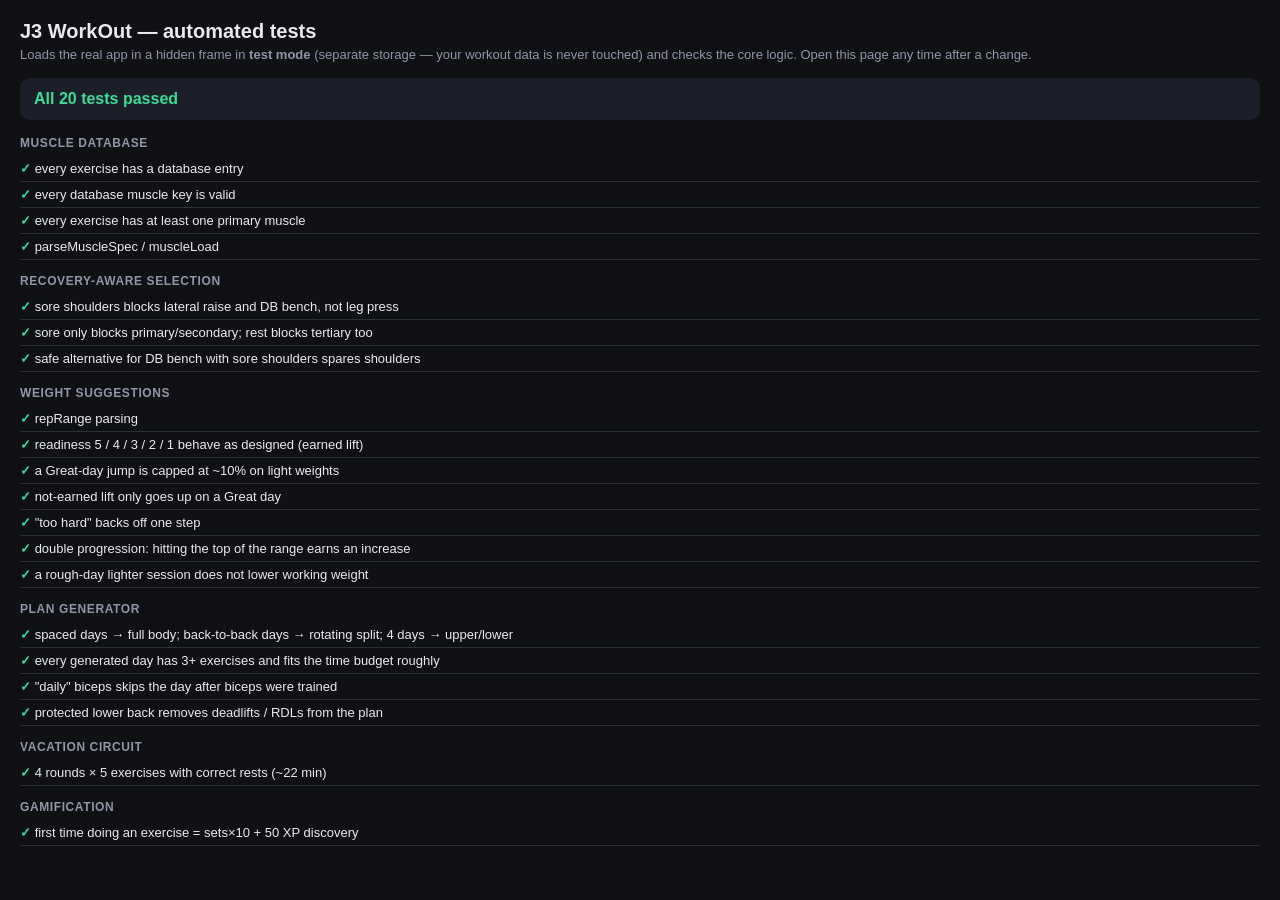
==== tests/index.html @ ded14b12 "Split app into styles.css + js modules; add automated tests - index.html (6,000 lines) split into st" ====
<!DOCTYPE html>
<html lang="en">
<head>
<meta charset="UTF-8">
<meta name="viewport" content="width=device-width, initial-scale=1.0">
<title>J3 WorkOut — Tests</title>
<style>
  body{font-family:-apple-system,BlinkMacSystemFont,"Segoe UI",Roboto,sans-serif;background:#0f1115;color:#e8eaf0;margin:0;padding:20px;}
  h1{font-size:20px;margin:0 0 4px;} .sub{color:#9096a8;font-size:13px;margin-bottom:16px;}
  #summary{font-size:16px;font-weight:800;margin:10px 0 16px;padding:12px 14px;border-radius:10px;background:#1b1f2a;}
  #summary.pass{color:#3ddc97;} #summary.fail{color:#ff5d6c;}
  .group{margin:14px 0 6px;font-size:12px;font-weight:800;text-transform:uppercase;letter-spacing:.05em;color:#9096a8;}
  .t{font-size:13px;padding:5px 0;border-bottom:1px solid #2a2f3d;}
  .t.ok::before{content:'✓ ';color:#3ddc97;font-weight:900;} .t.bad::before{content:'✗ ';color:#ff5d6c;font-weight:900;}
  .t .err{color:#ff9f5a;font-size:12px;margin-left:18px;white-space:pre-wrap;}
  iframe{position:absolute;left:-9999px;width:420px;height:900px;border:0;}
</style>
</head>
<body>
<h1>J3 WorkOut — automated tests</h1>
<div class="sub">Loads the real app in a hidden frame in <strong>test mode</strong> (separate storage — your workout data is never touched) and checks the core logic. Open this page any time after a change.</div>
<div id="summary">Running…</div>
<div id="out"></div>
<iframe id="app"></iframe>
<script>
/* ---------- tiny test harness ---------- */
const results = [];
const tests = [];
let currentGroup = '';
function group(name){ currentGroup = name; }
function test(name, fn){ tests.push({ group: currentGroup, name, fn }); }
function assert(cond, msg){ if(!cond) throw new Error(msg || 'assertion failed'); }
function eq(a, b, msg){ const A = JSON.stringify(a), B = JSON.stringify(b); if(A !== B) throw new Error((msg ? msg + ': ' : '') + 'expected ' + B + ', got ' + A); }
let W; // the app's window
function clearTestStorage(){ Object.keys(localStorage).filter(k=>k.startsWith('ironlogtest_')).forEach(k=>localStorage.removeItem(k)); }
function loadApp(){
  return new Promise(res=>{
    const f = document.getElementById('app');
    f.onload = ()=>{ W = f.contentWindow; setTimeout(res, 50); };
    f.src = '../index.html?test=1&t=' + Date.now();
  });
}
async function fresh(){ clearTestStorage(); await loadApp(); W.eval('profile.showTips=false; saveAll();'); }
// Run code inside the app's global scope (its top-level `let`s aren't on window).
function app(code){ return W.eval(code); }

/* ================= TESTS ================= */
group('Muscle database');
test('every exercise has a database entry', ()=>{
  const missing = app("exercises.filter(e=>!MUSCLE_DB[e.id]).map(e=>e.id)");
  eq(missing, []);
});
test('every database muscle key is valid', ()=>{
  const bad = app("Object.entries(MUSCLE_DB).filter(([k,v])=>v.split('|').flatMap(x=>x.slice(2).split(',')).some(m=>!MUSCLES[m])).map(e=>e[0])");
  eq(bad, []);
});
test('every exercise has at least one primary muscle', ()=>{
  eq(app("exercises.filter(e=>!exMuscles(e).P.length).map(e=>e.id)"), []);
});
test('parseMuscleSpec / muscleLoad', ()=>{
  eq(app("parseMuscleSpec('P:chest|S:tri,fdelt|T:upback')"), { P:['chest'], S:['tri','fdelt'], T:['upback'] });
  eq(app("[muscleLoad(exercises.find(e=>e.id==='bench'),'chest'), muscleLoad(exercises.find(e=>e.id==='bench'),'tri'), muscleLoad(exercises.find(e=>e.id==='bench'),'upback'), muscleLoad(exercises.find(e=>e.id==='bench'),'quads')]"), [1,0.5,0.25,0]);
});

group('Recovery-aware selection');
test('sore shoulders blocks lateral raise and DB bench, not leg press', ()=>{
  const r = app("const f={shoulders:'sore'}; ['lateralraise','dbbench','legpress'].map(id=>exConflict(exercises.find(e=>e.id===id), f).blocked)");
  eq(r, [true, true, false]);
});
test('sore only blocks primary/secondary; rest blocks tertiary too', ()=>{
  // bench: upper back is tertiary
  eq(app("exConflict(exercises.find(e=>e.id==='bench'), {back:'sore'}).blocked"), false);
  eq(app("exConflict(exercises.find(e=>e.id==='bench'), {back:'rest'}).blocked"), true);
});
test('safe alternative for DB bench with sore shoulders spares shoulders', ()=>{
  const r = app("const a = safeAlternative(exercises.find(e=>e.id==='dbbench'), 'chestPress', [], {shoulders:'sore'}); a ? [a.id, exConflict(a,{shoulders:'sore'}).blocked] : null");
  assert(r, 'expected an alternative'); eq(r[1], false, 'alternative should not be blocked');
});

group('Weight suggestions');
test('repRange parsing', ()=>{
  eq(app("[repRange('8–12'), repRange(10), repRange('12/leg'), repRange('40s')]"), [[8,12],[10,10],[12,12],[40,40]]);
});
test('readiness 5 / 4 / 3 / 2 / 1 behave as designed (earned lift)', ()=>{
  const r = app(`const ex = Object.assign({}, exercises.find(e=>e.id==='dbbench'), { workingWeight:100, increment:5, progress:'up' });
    const rx = { sets:3, reps:'8–12', rest:120 };
    [5,4,3,2,1].map(n=>{ const s = suggestFor(ex, rx, n); return [s.weight, s.sets]; })`);
  eq(r, [[110,3],[105,3],[100,3],[100,2],[90,2]]);
});
test('a Great-day jump is capped at ~10% on light weights', ()=>{
  eq(app("suggestFor(Object.assign({}, exercises.find(e=>e.id==='dbbench'), { workingWeight:50, increment:5, progress:'up' }), {sets:3,reps:'8–12',rest:120}, 5).weight"), 55);
});
test('not-earned lift only goes up on a Great day', ()=>{
  const r = app(`const ex = Object.assign({}, exercises.find(e=>e.id==='dbbench'), { workingWeight:50, increment:5, progress:'hold' });
    [5,4,3].map(n=>suggestFor(ex, {sets:3,reps:'8–12',rest:120}, n).weight)`);
  eq(r, [55,50,50]);
});
test('"too hard" backs off one step', ()=>{
  eq(app("suggestFor(Object.assign({}, exercises.find(e=>e.id==='dbbench'), { workingWeight:50, increment:5, progress:'down' }), {sets:3,reps:'8–12',rest:120}, 3).weight"), 45);
});
test('double progression: hitting the top of the range earns an increase', ()=>{
  const r = app(`const ex = Object.assign({}, exercises.find(e=>e.id==='dbbench'), { workingWeight:50 });
    updateProgressAfter(ex, [{reps:12,weight:50},{reps:12,weight:50},{reps:12,weight:50}], {reps:'8–12'}, 'right', 3); const a = ex.progress;
    updateProgressAfter(ex, [{reps:12,weight:50},{reps:9,weight:50}], {reps:'8–12'}, 'right', 3); const b = ex.progress;
    updateProgressAfter(ex, [{reps:12,weight:50}], {reps:'8–12'}, 'hard', 3); [a, b, ex.progress]`);
  eq(r, ['up','hold','down']);
});
test('a rough-day lighter session does not lower working weight', ()=>{
  eq(app(`const ex = Object.assign({}, exercises.find(e=>e.id==='dbbench'), { workingWeight:50 });
    updateProgressAfter(ex, [{reps:10,weight:45}], {reps:'8–12'}, 'right', 1); ex.workingWeight`), 50);
});

group('Plan generator');
test('spaced days → full body; back-to-back days → rotating split; 4 days → upper/lower', ()=>{
  eq(app("[chooseSplit([1,3,5]).name, chooseSplit([1,2,3]).name, chooseSplit([1,2,4,5]).name]"),
     ['Full Body A / B / C', 'Push / Pull / Legs', 'Upper / Lower']);
});
test('every generated day has 3+ exercises and fits the time budget roughly', ()=>{
  const r = app(`[30,45,60].map(m=>{ const p = buildProgram(Object.assign(defaultCoachDraft(), {goal:'hypertrophy', days:[1,3,5], minutes:m}));
    return p.days.every(d=>d.lifts.length>=3) && p.days.every(d=>parseInt(d.duration.replace(/\\D/g,''),10) <= m + 15); })`);
  eq(r, [true,true,true]);
});
test('"daily" biceps skips the day after biceps were trained', ()=>{
  const n = app("buildProgram(Object.assign(defaultCoachDraft(), {goal:'hypertrophy', days:[1,2,4,5], targets:['biceps'], targetMode:'daily'})).notes.filter(x=>/biceps/.test(x)).length");
  assert(n >= 1, 'expected at least one skipped-biceps note');
});
test('protected lower back removes deadlifts / RDLs from the plan', ()=>{
  const ids = app("buildProgram(Object.assign(defaultCoachDraft(), {goal:'hypertrophy', days:[1,3,5], protect:['lowerback']})).days.flatMap(d=>d.lifts)");
  ['deadlift','dbrdl','trapbardl','rackpull'].forEach(id=> assert(!ids.includes(id), id + ' should be excluded'));
});

group('Vacation circuit');
test('4 rounds × 5 exercises with correct rests (~22 min)', ()=>{
  eq(app("[buildVacPhases().length, buildVacPhases().filter(p=>p.type==='work').length, vacTotalSeconds()]"), [39, 20, 1300]);
});

group('Gamification');
test('first time doing an exercise = sets×10 + 50 XP discovery', ()=>{
  const r = app("const x = awardForLog(exercises.find(e=>e.id==='vup'), [{reps:10,weight:0},{reps:10,weight:0}]); [x.xp, x.firstTime]");
  eq(r, [70, true]);
});

/* ================= RUNNER ================= */
(async function run(){
  await fresh();
  let lastGroup = null;
  const out = document.getElementById('out');
  for(const t of tests){
    if(t.group !== lastGroup){ const g = document.createElement('div'); g.className='group'; g.textContent = t.group; out.appendChild(g); lastGroup = t.group; }
    const row = document.createElement('div');
    try{ await t.fn(); row.className = 't ok'; row.textContent = t.name; results.push({ name:t.name, ok:true }); }
    catch(e){ row.className = 't bad'; row.innerHTML = t.name + '<div class="err">' + String(e && e.message || e).replace(/</g,'&lt;') + '</div>'; results.push({ name:t.name, ok:false, error:String(e && e.message || e) }); }
    out.appendChild(row);
  }
  clearTestStorage();
  const failed = results.filter(r=>!r.ok).length;
  const s = document.getElementById('summary');
  s.className = failed ? 'fail' : 'pass';
  s.textContent = failed ? `${failed} of ${results.length} tests failed` : `All ${results.length} tests passed`;
  window.__testResults = { done:true, failed, total: results.length, results };
})();
</script>
</body>
</html>
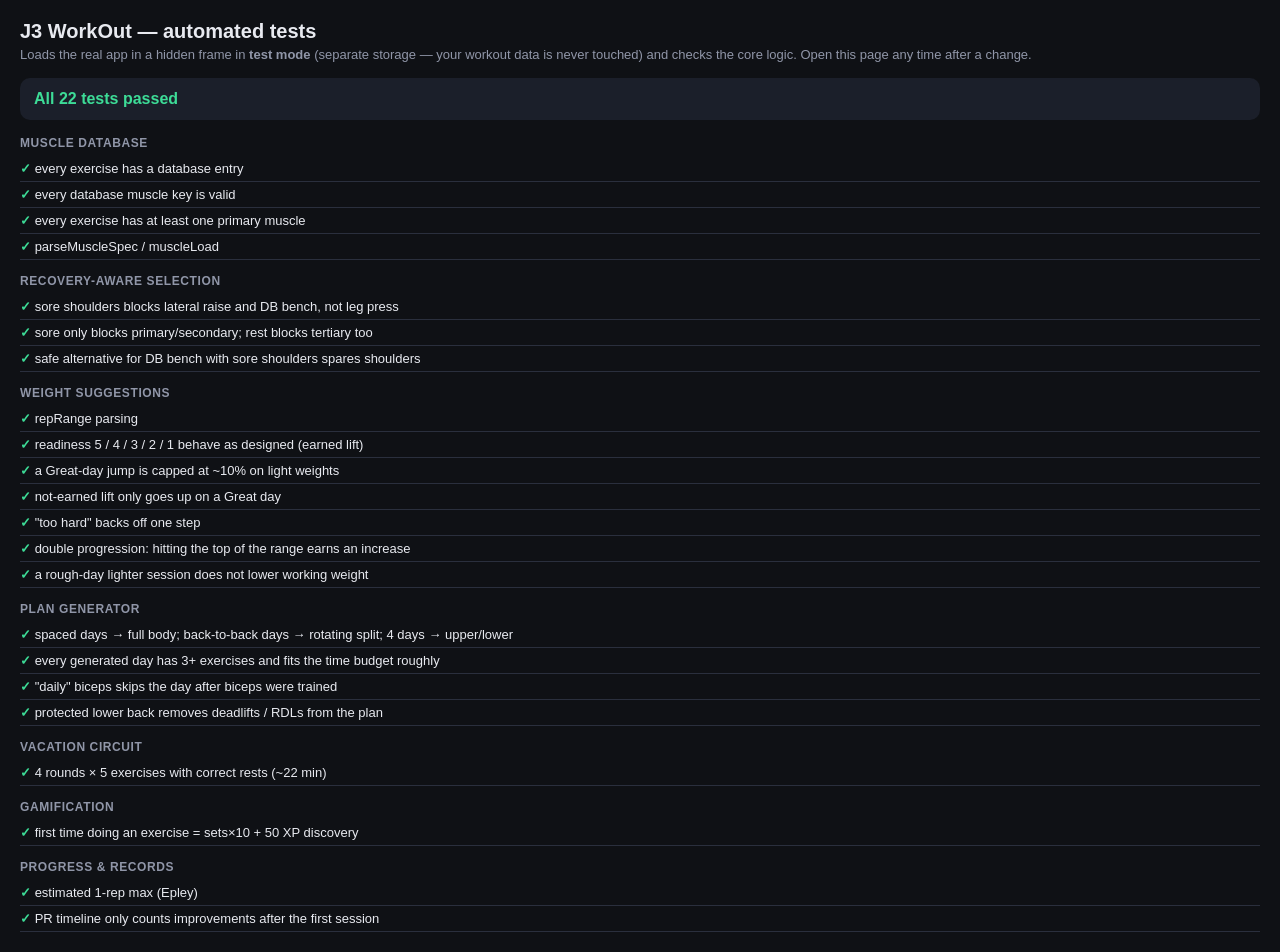
==== commit 6ed5cafc: "Progress you can see: records, strength trend, body tracking, recap - Track → Progress: monthly reca" ====
--- a/tests/index.html
+++ b/tests/index.html
@@ -140,6 +140,20 @@
   eq(r, [70, true]);
 });
 
+group('Progress & records');
+test('estimated 1-rep max (Epley)', ()=>{
+  eq(app("[e1rm(60,10), e1rm(100,1), e1rm(100,40), e1rm(0,10)]"), [80, 100, 150, 0]);
+});
+test('PR timeline only counts improvements after the first session', ()=>{
+  const r = app(`logs.length = 0; const t = todayStr();
+    logs.push({id:'a',exerciseId:'dbbench',date:addDaysToDateStr(t,-20),sets:[{reps:10,weight:40}]});
+    logs.push({id:'b',exerciseId:'dbbench',date:addDaysToDateStr(t,-10),sets:[{reps:8,weight:40}]});
+    logs.push({id:'c',exerciseId:'dbbench',date:addDaysToDateStr(t,-1),sets:[{reps:10,weight:45}]});
+    const ev = prEvents('dbbench'); const board = prBoard(); logs.length = 0;
+    [ev.length, ev[0].kinds, board[0].isNew]`);
+  eq(r, [1, ['weight','e1rm'], true]);
+});
+
 /* ================= RUNNER ================= */
 (async function run(){
   await fresh();
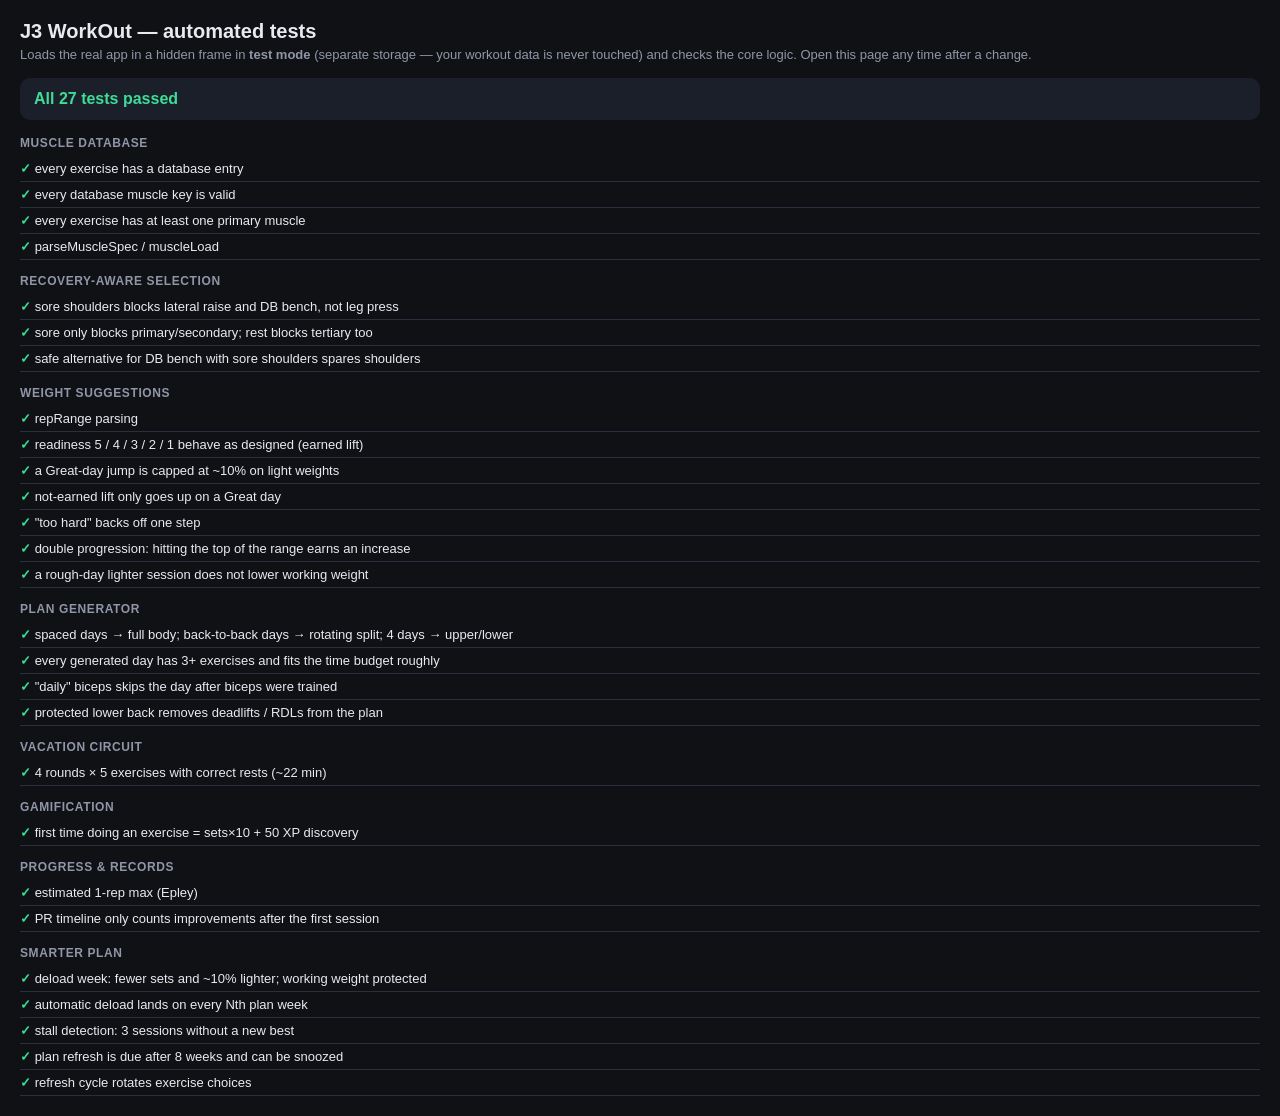
==== commit 3aace84d: "Smarter plan over time: deload weeks, plateau fixes, 8-week refresh - Deload weeks (every 4th/5th/6t" ====
--- a/tests/index.html
+++ b/tests/index.html
@@ -154,6 +154,48 @@
   eq(r, [1, ['weight','e1rm'], true]);
 });
 
+group('Smarter plan');
+test('deload week: fewer sets and ~10% lighter; working weight protected', ()=>{
+  const r = app(`const saved = profile.coach;
+    profile.coach = { schedule:{1:'x'}, builtAt: todayStr(), firstBuiltAt: todayStr(), deloadWeekOf: mondayOf(todayStr()) };
+    const ex = Object.assign({}, exercises.find(e=>e.id==='dbbench'), { workingWeight:100, increment:5, progress:'hold' });
+    const s = suggestFor(ex, {sets:3,reps:'8–12',rest:120}, 3);
+    updateProgressAfter(ex, [{reps:10,weight:90}], {reps:'8–12'}, 'right', 3);
+    const out = [s.weight, s.sets, ex.workingWeight, isDeloadWeek()];
+    profile.coach = saved; out`);
+  eq(r, [90, 2, 100, true]);
+});
+test('automatic deload lands on every Nth plan week', ()=>{
+  const r = app(`const saved = profile.coach; const t = todayStr();
+    profile.coach = { schedule:{1:'x'}, builtAt:t, deloadEvery:5, firstBuiltAt: addDaysToDateStr(mondayOf(t), -28) };
+    const a = [planWeekIndex(t), isDeloadWeek(t)];
+    profile.coach.firstBuiltAt = addDaysToDateStr(mondayOf(t), -21); const b = [planWeekIndex(t), isDeloadWeek(t)];
+    profile.coach = saved; [a, b]`);
+  eq(r, [[5, true], [4, false]]);
+});
+test('stall detection: 3 sessions without a new best', ()=>{
+  const r = app(`logs.length = 0; const t = todayStr();
+    [[30,40,10],[20,45,10],[14,45,9],[7,45,10],[2,45,8]].forEach(([d,w,rp],i)=> logs.push({id:'s'+i,exerciseId:'dbbench',date:addDaysToDateStr(t,-d),sets:[{reps:rp,weight:w}]}));
+    const stalled = !!stallInfo('dbbench');
+    logs.push({id:'s9',exerciseId:'dbbench',date:t,sets:[{reps:10,weight:50}]});
+    const recovered = !!stallInfo('dbbench'); logs.length = 0; [stalled, recovered]`);
+  eq(r, [true, false]);
+});
+test('plan refresh is due after 8 weeks and can be snoozed', ()=>{
+  const r = app(`const saved = profile.coach; const t = todayStr();
+    profile.coach = { schedule:{1:'x'}, builtAt: addDaysToDateStr(t,-57) }; const a = refreshDue();
+    profile.coach.refreshSnooze = addDaysToDateStr(t, 7); const b = refreshDue();
+    profile.coach.builtAt = addDaysToDateStr(t,-10); profile.coach.refreshSnooze = null; const c = refreshDue();
+    profile.coach = saved; [a,b,c]`);
+  eq(r, [true, false, false]);
+});
+test('refresh cycle rotates exercise choices', ()=>{
+  const r = app(`const a = Object.assign(defaultCoachDraft(), {goal:'hypertrophy', days:[1,3,5]});
+    const p0 = buildProgram(Object.assign({}, a, {cycle:0})).days.flatMap(d=>d.lifts).join();
+    const p1 = buildProgram(Object.assign({}, a, {cycle:1})).days.flatMap(d=>d.lifts).join(); p0 !== p1`);
+  eq(r, true);
+});
+
 /* ================= RUNNER ================= */
 (async function run(){
   await fresh();
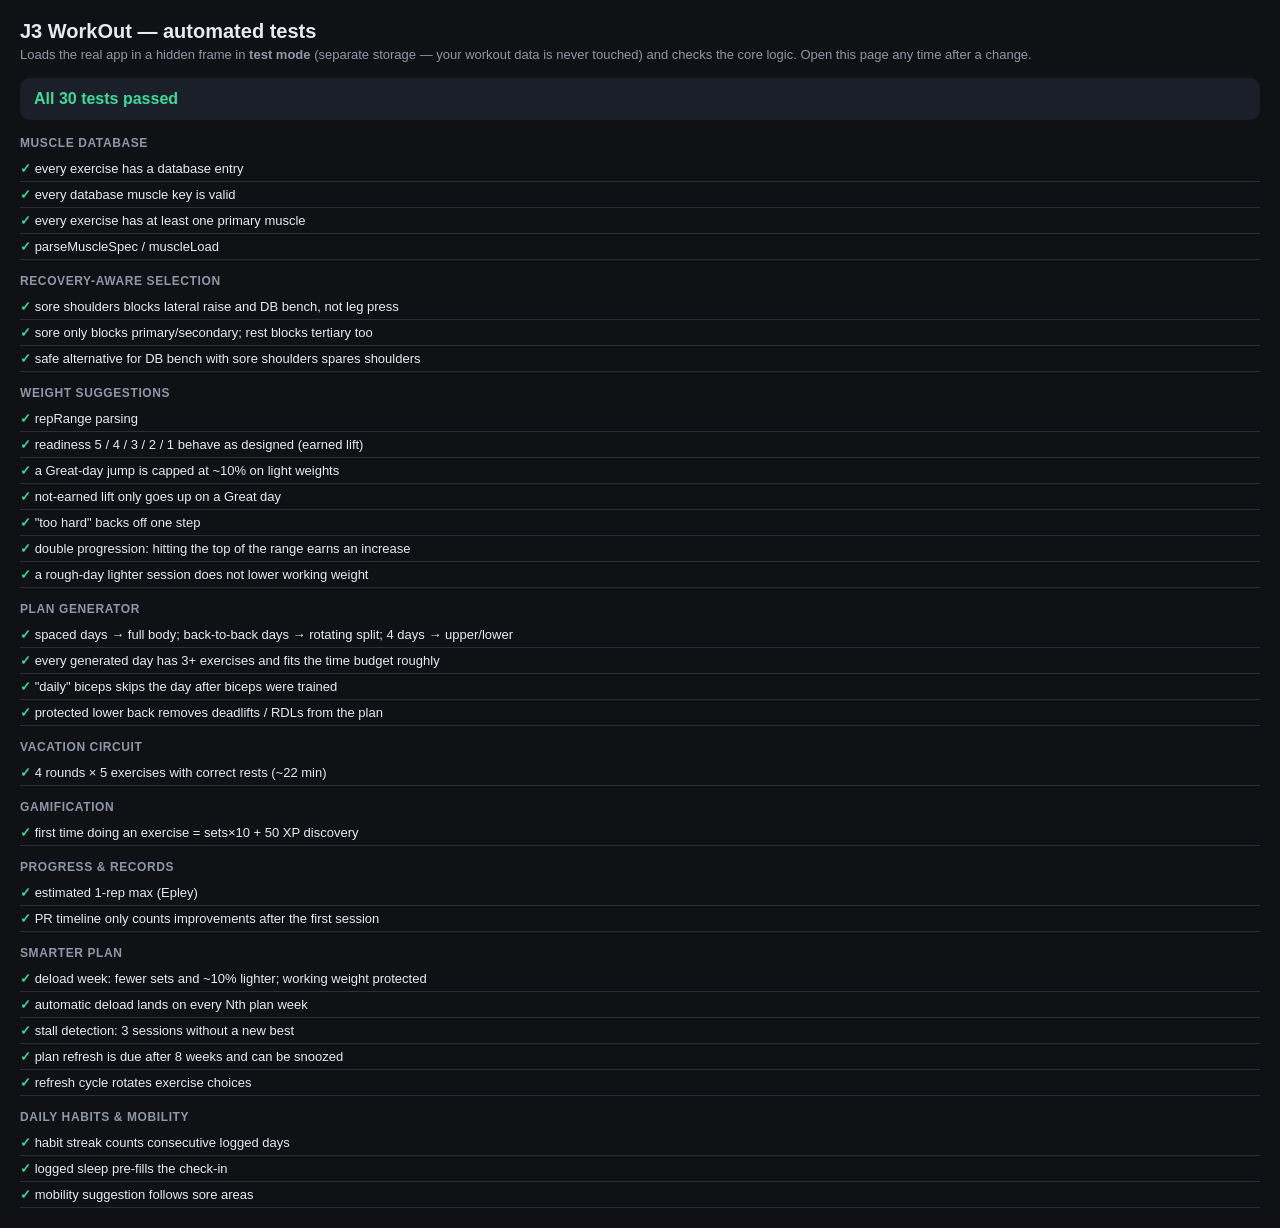
==== commit b3aa69d5: "Rest-day features: daily habits, guided mobility, tip of the day - Home: daily habits card (sleep ho" ====
--- a/tests/index.html
+++ b/tests/index.html
@@ -196,6 +196,22 @@
   eq(r, true);
 });
 
+group('Daily habits & mobility');
+test('habit streak counts consecutive logged days', ()=>{
+  const r = app(`const t = todayStr(); dailies = {}; dailies[t] = {sleep:7}; dailies[addDaysToDateStr(t,-1)] = {steps:5000}; dailies[addDaysToDateStr(t,-3)] = {sleep:8};
+    const n = habitStreak(); dailies = {}; n`);
+  eq(r, 2);
+});
+test('logged sleep pre-fills the check-in', ()=>{
+  const r = app(`const t = todayStr(); dailies = {}; const out = [];
+    [5, 6.5, 8].forEach(h=>{ dailies[t] = {sleep:h}; out.push(sleepToCheckin()); }); dailies = {}; out`);
+  eq(r, [-1, 0, 1]);
+});
+test('mobility suggestion follows sore areas', ()=>{
+  eq(app(`const c = {id:'x', date:todayStr(), feel:3, sleep:0, sore:0, recovering:{shoulders:'sore'}, readiness:3}; checkins.push(c);
+    const id = suggestedRoutine().id; checkins = checkins.filter(x=>x!==c); id`), 'shoulders');
+});
+
 /* ================= RUNNER ================= */
 (async function run(){
   await fresh();
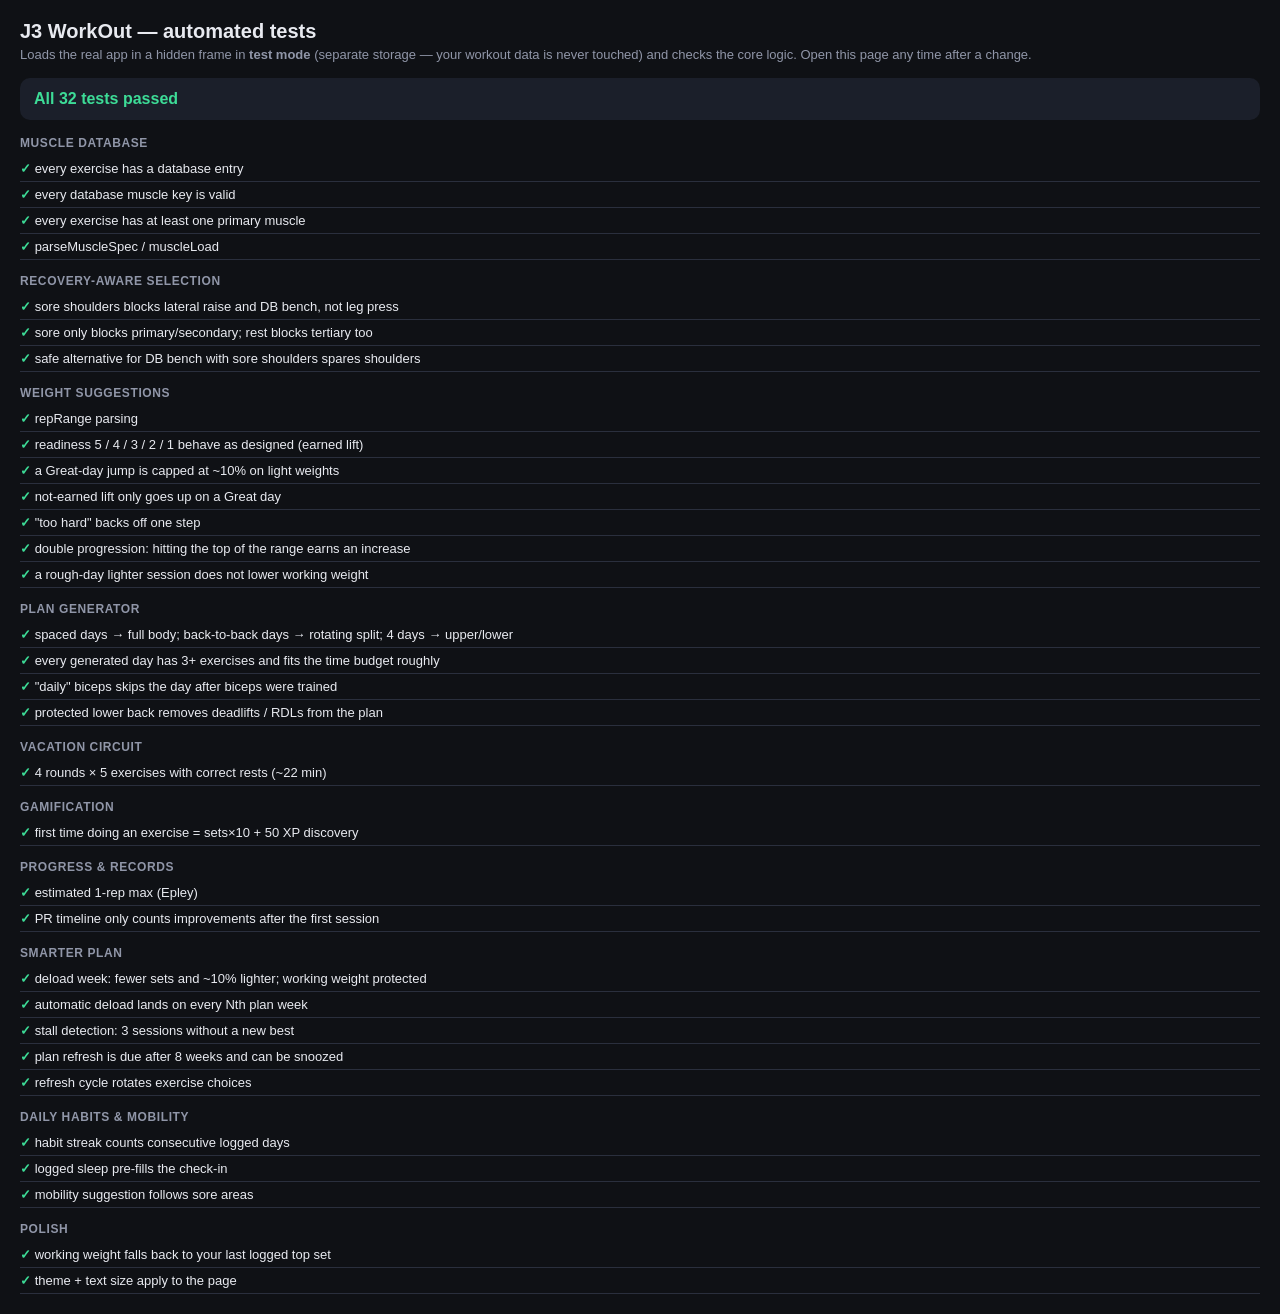
==== commit defebd56: "Polish: simpler Home, light mode + text size, first-run tour, J3 name - Home is now just: banners (p" ====
--- a/tests/index.html
+++ b/tests/index.html
@@ -212,6 +212,21 @@
     const id = suggestedRoutine().id; checkins = checkins.filter(x=>x!==c); id`), 'shoulders');
 });
 
+group('Polish');
+test('working weight falls back to your last logged top set', ()=>{
+  const r = app(`logs.length = 0; const ex = Object.assign({}, exercises.find(e=>e.id==='gobletsquat')); delete ex.workingWeight;
+    const a = workingWeight(ex);
+    logs.push({id:'w1',exerciseId:'gobletsquat',date:addDaysToDateStr(todayStr(),-2),sets:[{reps:10,weight:25},{reps:10,weight:22.5}]});
+    const b = workingWeight(ex); logs.length = 0; [a === targetForExerciseAtWeek(ex, currentWeekNumber()), b]`);
+  eq(r, [true, 25]);
+});
+test('theme + text size apply to the page', ()=>{
+  const r = app(`const saved = [profile.theme, profile.textSize]; setTheme('light'); setTextSize('large');
+    const out = [document.documentElement.dataset.theme, document.documentElement.style.zoom];
+    setTheme(saved[0]||'dark'); setTextSize(saved[1]||'normal'); out`);
+  eq(r, ['light', '1.1']);
+});
+
 /* ================= RUNNER ================= */
 (async function run(){
   await fresh();
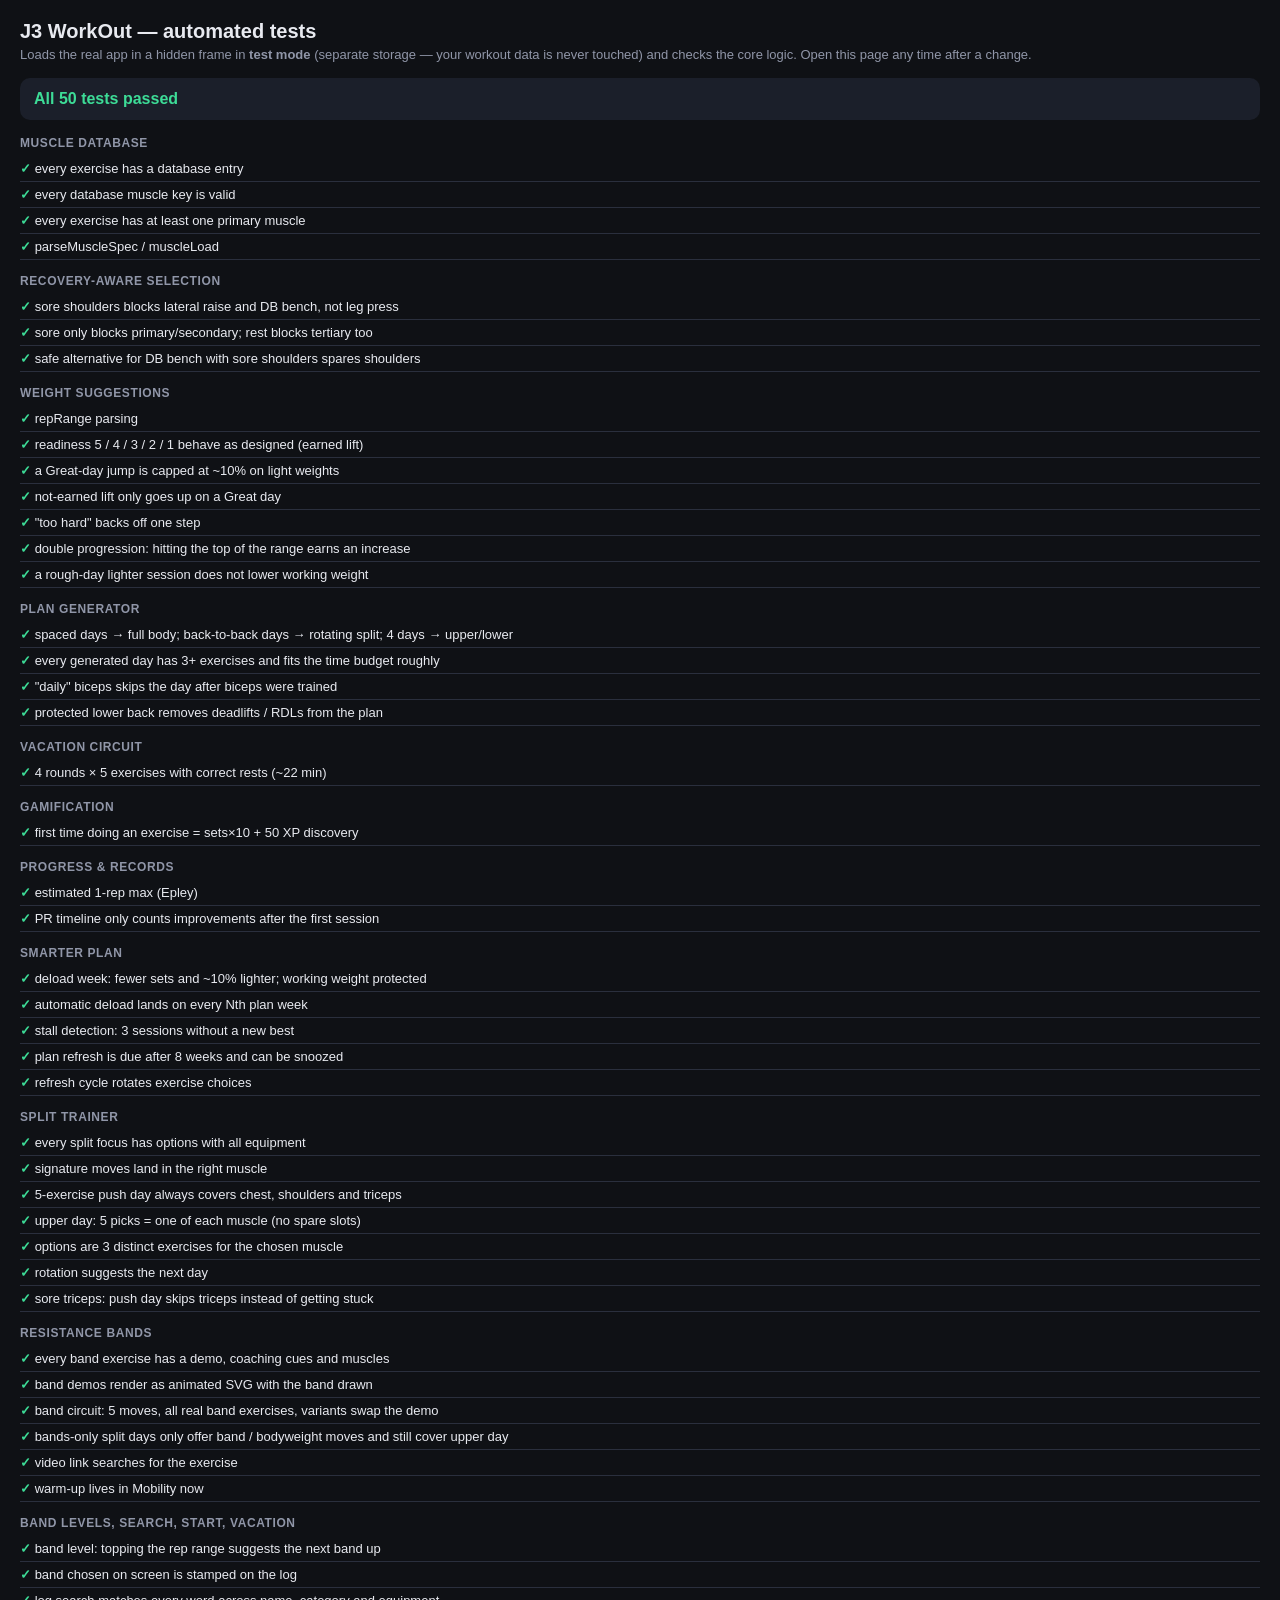
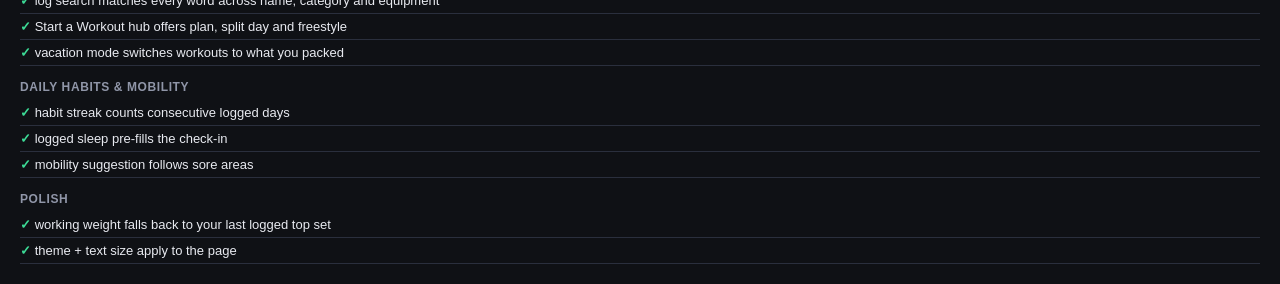
==== commit c1d5fd26: "Tests for Split Trainer, bands and new features" ====
--- a/tests/index.html
+++ b/tests/index.html
@@ -196,6 +196,114 @@
   eq(r, true);
 });
 
+group('Split Trainer');
+test('every split focus has options with all equipment', ()=>{
+  const r = app(`const empty = []; const s = {day:'push', picks:[]};
+    Object.keys(SB_FOCUS).forEach(f=>{ if(!exercises.some(ex=>SB_FOCUS[f].match(ex))) empty.push(f); }); empty`);
+  eq(r, []);
+});
+test('signature moves land in the right muscle', ()=>{
+  const r = app(`const of = id => Object.keys(SB_FOCUS).filter(f=>f!=='back' && SB_FOCUS[f].match(exercises.find(e=>e.id===id)));
+    [of('skullcrusher'), of('bench'), of('lateralraise'), of('latpull'), of('row'), of('facepull'), of('hipthrust'), of('dbrdl'), of('calfraise'), of('assaultbike')]`);
+  eq(r, [['triceps'],['chest'],['shoulders'],['lats'],['rows'],['reardelts'],['glutes'],['hamstrings'],['calves'],['engine']]);
+});
+test('5-exercise push day always covers chest, shoulders and triceps', ()=>{
+  const r = app(`const s = {date:todayStr(), style:'ppl', day:'push', count:5, picks:[]};
+    // Greedy user: keeps picking chest whenever allowed.
+    for(let i=0;i<5;i++){ const ch = sbFocusChoices(s).filter(c=>c.allowed); const f = ch.find(c=>c.focus==='chest') ? 'chest' : ch[0].focus;
+      const id = sbRecommend(f, s)[0]; s.picks.push({focus:f, exerciseId:id, sets:3, logged:true}); }
+    [s.picks.filter(p=>p.focus==='chest').length, ['chest','shoulders','triceps'].every(f=>sbCovered(s,f)), new Set(s.picks.map(p=>p.exerciseId)).size]`);
+  eq(r, [3, true, 5]);
+});
+test('upper day: 5 picks = one of each muscle (no spare slots)', ()=>{
+  const r = app(`const s = {date:todayStr(), style:'ulc', day:'upper', count:5, picks:[]};
+    sbFocusChoices(s).filter(c=>c.allowed).map(c=>c.focus).sort().join()`);
+  eq(r, 'back,biceps,chest,shoulders,triceps');
+});
+test('options are 3 distinct exercises for the chosen muscle', ()=>{
+  const r = app(`const s = {date:todayStr(), style:'ppl', day:'push', count:5, picks:[]}; const o = sbRecommend('triceps', s);
+    [o.length, new Set(o).size, o.every(id=>exercises.find(e=>e.id===id).category==='triceps')]`);
+  eq(r, [3, 3, true]);
+});
+test('rotation suggests the next day', ()=>{
+  const r = app(`const saved = sb.history; sb.history = [{date:todayStr(), style:'ppl', day:'pull', exIds:[]}];
+    const a = [sbNextDay('ppl'), sbNextDay('ulc')]; sb.history = [{date:todayStr(), style:'ppl', day:'legs', exIds:[]}]; a.push(sbNextDay('ppl')); sb.history = saved; a`);
+  eq(r, ['legs', 'upper', 'push']);
+});
+test('sore triceps: push day skips triceps instead of getting stuck', ()=>{
+  const r = app(`const c = {id:'x', date:todayStr(), feel:3, sleep:0, sore:0, recovering:{triceps:'rest'}, readiness:3}; checkins.push(c);
+    const s = {date:todayStr(), style:'ppl', day:'push', count:5, picks:[]};
+    const out = [sbSkippedRequired(s).includes('triceps'), sbUncovered(s).includes('triceps')]; checkins = checkins.filter(x=>x!==c); out`);
+  eq(r[0], true); eq(r[1], false);
+});
+
+group('Resistance bands');
+test('every band exercise has a demo, coaching cues and muscles', ()=>{
+  const r = app(`exercises.filter(e=>e.equipment==='band').filter(e=>!BAND_DEMOS[e.id] || !EXERCISE_COACHING[e.id] || !exMuscles(e).P.length).map(e=>e.id)`);
+  eq(r, []);
+  assert(app(`exercises.filter(e=>e.equipment==='band').length`) >= 20, 'expected 20+ band exercises');
+});
+test('band demos render as animated SVG with the band drawn', ()=>{
+  const r = app(`Object.keys(BAND_DEMOS).filter(id=>{ const s = bandDemoSvg(id); return !(s.includes('<animate') && (s.includes(BAND_COLOR))); })`);
+  eq(r, []);
+});
+test('band circuit: 5 moves, all real band exercises, variants swap the demo', ()=>{
+  const r = app(`const saved = profile.vacation; profile.vacation = {circuit:'bands'};
+    const out = [vacList().length, vacList().every(v=>exercises.find(e=>e.id===vacExId(v) && e.equipment==='band'))];
+    profile.vacation = {circuit:'bands', variants:{bpress:'pushup'}}; out.push(vacExId(VAC_BANDS[1]));
+    profile.vacation = saved; out`);
+  eq(r, [5, true, 'bandpushup']);
+});
+test('bands-only split days only offer band / bodyweight moves and still cover upper day', ()=>{
+  const r = app(`const s = {date:todayStr(), style:'ulc', day:'upper', count:5, equip:'bands', picks:[]};
+    const ok = ['chest','back','shoulders','biceps','triceps'].every(f=>sbCandidates(f, s).length && sbCandidates(f, s).every(e=>['band','bodyweight'].includes(e.equipment)));
+    [ok, sbSkippedRequired(s)]`);
+  eq(r, [true, []]);
+});
+test('video link searches for the exercise', ()=>{
+  assert(app(`videoSearchUrl(exercises.find(e=>e.id==='bandrow'))`).includes('Band%20Seated%20Row'));
+});
+test('warm-up lives in Mobility now', ()=>{
+  eq(app(`!!MOBILITY_ROUTINES.find(r=>r.id==='warmup') && !document.getElementById('view-warmup')`), true);
+});
+
+group('Band levels, search, start, vacation');
+test('band level: topping the rep range suggests the next band up', ()=>{
+  const r = app(`logs.length = 0; const ex = exercises.find(e=>e.id==='bandrow'); const d = addDaysToDateStr(todayStr(),-2);
+    const out = [bandSuggestion(ex).level];
+    logs.push({id:'b1', exerciseId:'bandrow', date:d, band:'medium', feel:'right', sets:[{reps:20,weight:0},{reps:20,weight:0},{reps:21,weight:0}]});
+    out.push(bandSuggestion(ex).level, bandSuggestion(ex).up);
+    logs[0].sets[2].reps = 15; out.push(bandSuggestion(ex).level);
+    logs[0].feel = 'hard'; logs[0].sets[2].reps = 9; out.push(bandSuggestion(ex).level);
+    logs.length = 0; out`);
+  eq(r, ['light', 'heavy', true, 'medium', 'light']);
+});
+test('band chosen on screen is stamped on the log', ()=>{
+  const r = app(`const ex = exercises.find(e=>e.id==='bandcurl'); setBandPick('bandcurl','heavy'); const a = bandStamp(ex); rememberBand(ex);
+    [a, ex.bandLevel, bandStamp(exercises.find(e=>e.id==='bench'))]`);
+  eq(r, ['heavy', 'heavy', undefined]);
+});
+test('log search matches every word across name, category and equipment', ()=>{
+  const r = app(`switchView('log'); const s = document.getElementById('logSearch'); s.value = 'band row'; renderExerciseList();
+    const names = [...document.querySelectorAll('#exerciseList .exercise-card .name')].map(n=>n.firstChild.textContent);
+    s.value = ''; renderExerciseList(); names`);
+  assert(r.includes('Band Seated Row'), 'expected Band Seated Row in ' + r.join(', '));
+  assert(!r.includes('Bench Press'));
+});
+test('Start a Workout hub offers plan, split day and freestyle', ()=>{
+  const r = app(`switchView('start'); [...document.querySelectorAll('#startMain .start-card .day-title')].map(e=>e.textContent)`);
+  assert(r.some(t=>t.includes('Follow my plan')) && r.some(t=>t.includes('Build a split day')) && r.some(t=>t.includes('Freestyle')), r.join(' | '));
+  eq(app(`switchView('split'); document.querySelector('#mainNav [data-group="train"] .nav-top').classList.contains('active')`), true);
+});
+test('vacation mode switches workouts to what you packed', ()=>{
+  const r = app(`const saved = profile.vacation;
+    profile.vacation = { from: todayStr(), until: addDaysToDateStr(todayStr(), 5), bands:true, circuit:'bands' };
+    const a = [fsEquip().join(), sbEquip({equip:null}).join()]; sbSetup.equipTouched = false; renderSplit(); a.push(sbSetup.equip);
+    profile.vacation.bands = false; a.push(fsEquip().join());
+    profile.vacation = saved; sbSetup.equip = 'usual'; a`);
+  eq([r[0], r[2], r[3]], ['band,bodyweight', 'bands', 'bodyweight']);
+});
+
 group('Daily habits & mobility');
 test('habit streak counts consecutive logged days', ()=>{
   const r = app(`const t = todayStr(); dailies = {}; dailies[t] = {sleep:7}; dailies[addDaysToDateStr(t,-1)] = {steps:5000}; dailies[addDaysToDateStr(t,-3)] = {sleep:8};
